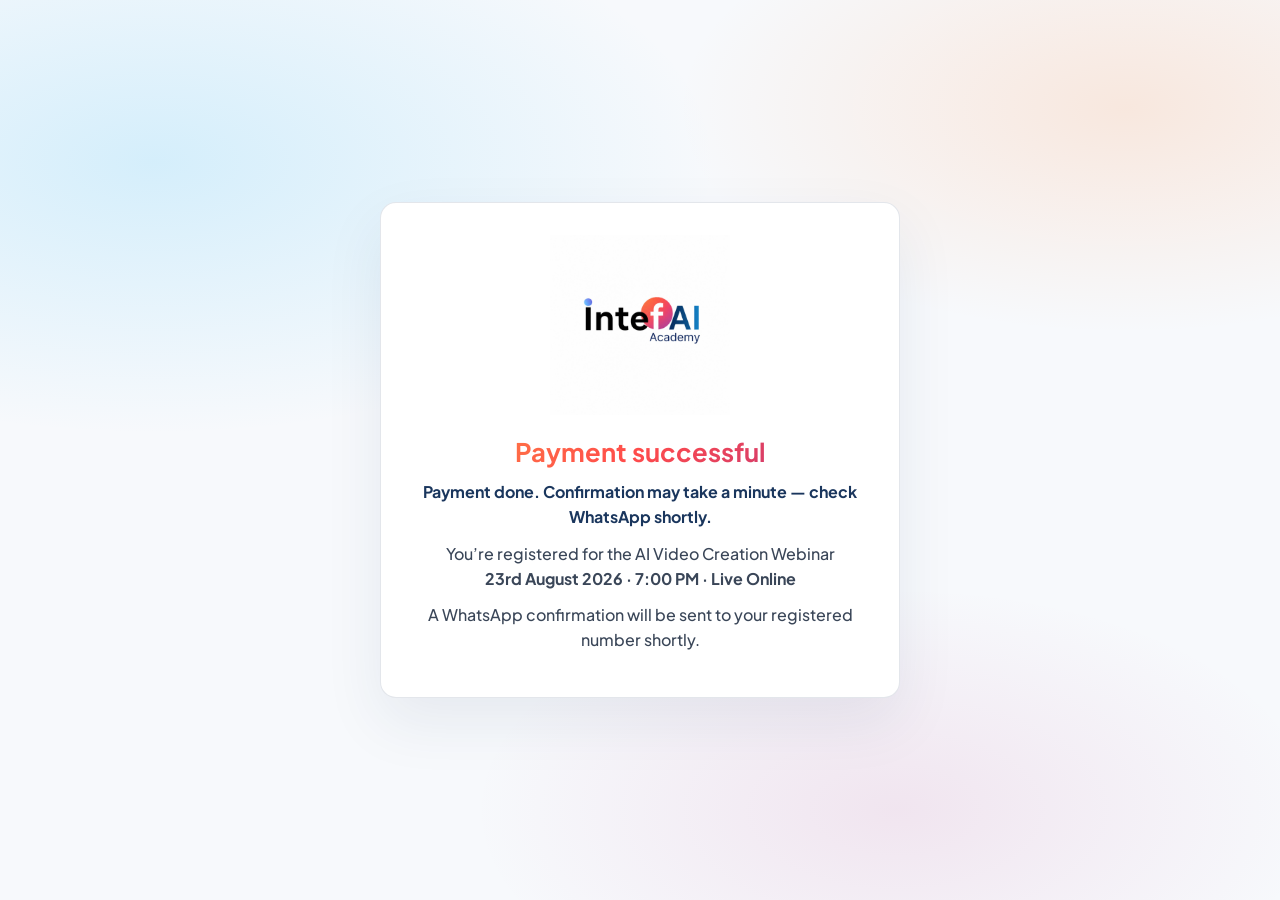
==== payment-success.html @ c3d19695 "Add IntefAI Academy webinar landing page. Co-authored-by: Cursor <cursoragent@cursor.com>" ====
<!DOCTYPE html>
<html lang="en">
<head>
  <meta charset="UTF-8" />
  <meta name="viewport" content="width=device-width, initial-scale=1.0" />
  <title>Payment Successful | IntefAI Academy</title>
  <link rel="preconnect" href="https://fonts.googleapis.com" />
  <link rel="preconnect" href="https://fonts.gstatic.com" crossorigin />
  <link href="https://fonts.googleapis.com/css2?family=Plus+Jakarta+Sans:wght@500;700;800&display=swap" rel="stylesheet" />
  <link rel="stylesheet" href="styles.css" />
  <style>
    .success-wrap {
      min-height: 100vh;
      display: grid;
      place-items: center;
      padding: 1.5rem;
      text-align: center;
    }
    .success-card {
      width: min(520px, 100%);
      background: #fff;
      border: 1px solid rgba(26, 54, 93, 0.12);
      border-radius: 16px;
      padding: 2rem 1.5rem;
      box-shadow: 0 24px 60px rgba(26, 54, 93, 0.08);
    }
    .success-card h1 {
      margin: 0 0 0.75rem;
      font-size: 1.6rem;
      background: linear-gradient(135deg, #ff8c42, #ff4b4b, #b83280);
      -webkit-background-clip: text;
      background-clip: text;
      color: transparent;
    }
    .success-card p {
      margin: 0 0 0.75rem;
      color: #3a4658;
      line-height: 1.55;
      font-weight: 500;
    }
    .success-card .ok {
      color: #1a365d;
      font-weight: 700;
    }
  </style>
</head>
<body>
  <main class="success-wrap">
    <div class="success-card">
      <img src="assets/intefai-logo.png" alt="IntefAI Academy" width="180" style="height:auto;margin-bottom:1rem;" />
      <h1>Payment successful</h1>
      <p class="ok" id="status">Confirming your registration…</p>
      <p>
        You’re registered for the AI Video Creation Webinar<br />
        <strong>23rd August 2026 · 7:00 PM · Live Online</strong>
      </p>
      <p>A WhatsApp confirmation will be sent to your registered number shortly.</p>
    </div>
  </main>

  <script src="config.js"></script>
  <script>
    (async function () {
      const statusEl = document.getElementById("status");
      const params = new URLSearchParams(window.location.search);
      const lead = JSON.parse(sessionStorage.getItem("intefai_lead") || "{}");

      const paymentId =
        params.get("razorpay_payment_id") ||
        params.get("payment_id") ||
        "";
      const linkStatus =
        params.get("razorpay_payment_link_status") ||
        params.get("status") ||
        "";

      if (linkStatus && linkStatus.toLowerCase() !== "paid") {
        statusEl.textContent = "Payment not completed yet.";
        return;
      }

      const cfg = window.INTEFAI_CONFIG || {};
      if (!cfg.GOOGLE_SCRIPT_URL) {
        statusEl.textContent = "Registration received. (Sheet sync URL missing)";
        return;
      }

      try {
        await fetch(cfg.GOOGLE_SCRIPT_URL, {
          method: "POST",
          headers: { "Content-Type": "text/plain;charset=utf-8" },
          body: JSON.stringify({
            action: "payment_success",
            email: lead.email || "",
            whatsapp: lead.whatsapp || "",
            name: [lead.firstName, lead.lastName].filter(Boolean).join(" "),
            paymentId: paymentId,
          }),
        });
        statusEl.textContent = "Registration confirmed. See you in the webinar!";
      } catch (err) {
        statusEl.textContent =
          "Payment done. Confirmation may take a minute — check WhatsApp shortly.";
      }
    })();
  </script>
</body>
</html>
---- styles.css ----
:root {
  --bg: #f7f9fc;
  --surface: #ffffff;
  --ink: #0b1220;
  --ink-soft: #3a4658;
  --navy: #1a365d;
  --sky: #4299e1;
  --cyan: #38bdf8;
  --orange: #ff8c42;
  --coral: #ff4b4b;
  --magenta: #b83280;
  --line: rgba(26, 54, 93, 0.12);
  --field-border: #d7e0ec;
  --shadow: 0 24px 60px rgba(26, 54, 93, 0.08);
  --radius: 10px;
  --font: "Plus Jakarta Sans", system-ui, sans-serif;
  --accent-gradient: linear-gradient(135deg, var(--orange) 0%, var(--coral) 48%, var(--magenta) 100%);
  --blue-gradient: linear-gradient(90deg, var(--navy) 0%, var(--sky) 100%);
}

*,
*::before,
*::after {
  box-sizing: border-box;
}

html,
body {
  margin: 0;
  min-height: 100%;
}

body {
  font-family: var(--font);
  color: var(--ink);
  background:
    radial-gradient(ellipse 80% 55% at 12% 18%, rgba(56, 189, 248, 0.18), transparent 55%),
    radial-gradient(ellipse 70% 50% at 88% 12%, rgba(255, 140, 66, 0.16), transparent 50%),
    radial-gradient(ellipse 60% 45% at 70% 90%, rgba(184, 50, 128, 0.1), transparent 55%),
    var(--bg);
  -webkit-font-smoothing: antialiased;
}

.page {
  min-height: 100vh;
  display: grid;
  place-items: center;
  padding: 0.65rem 1rem;
}

.hero {
  width: min(1120px, 100%);
  display: grid;
  grid-template-columns: 1.15fr auto 0.95fr;
  gap: 0;
  background: color-mix(in srgb, var(--surface) 92%, transparent);
  border: 1px solid var(--line);
  border-radius: 20px;
  box-shadow: var(--shadow);
  overflow: hidden;
  backdrop-filter: blur(8px);
  animation: rise 0.7s ease both;
}

.hero-content {
  position: relative;
  padding: 0.85rem 2rem 1.35rem;
  display: flex;
  flex-direction: column;
  justify-content: flex-start;
  gap: 0.55rem;
  background:
    linear-gradient(160deg, rgba(255, 255, 255, 0.55), rgba(255, 255, 255, 0.2)),
    radial-gradient(circle at 72% 78%, rgba(255, 140, 66, 0.22), transparent 42%);
}

.hero-content::after {
  content: "";
  position: absolute;
  right: -1.5rem;
  bottom: -2rem;
  width: min(280px, 55%);
  aspect-ratio: 1;
  border-radius: 50%;
  background: var(--accent-gradient);
  opacity: 0.18;
  transform: rotate(-18deg);
  pointer-events: none;
  animation: float 7s ease-in-out infinite;
}

.logo {
  width: min(180px, 58%);
  height: auto;
  display: block;
  margin-bottom: -0.35rem;
  animation: fade-in 0.8s ease both;
}

.live-label {
  margin: 0;
  font-size: 0.78rem;
  font-weight: 700;
  letter-spacing: 0.06em;
  text-transform: uppercase;
  color: var(--navy);
  animation: fade-up 0.75s ease 0.05s both;
}

.headline {
  margin: 0;
  max-width: 18ch;
  font-size: clamp(1.75rem, 3.2vw, 2.45rem);
  line-height: 1.1;
  letter-spacing: -0.03em;
  font-weight: 800;
  text-transform: uppercase;
  color: var(--ink);
  animation: fade-up 0.75s ease 0.1s both;
}

.headline .accent {
  display: inline;
  background: var(--accent-gradient);
  -webkit-background-clip: text;
  background-clip: text;
  color: transparent;
}

.subcopy {
  margin: 0;
  max-width: 42ch;
  font-size: 1.02rem;
  line-height: 1.65;
  color: var(--ink-soft);
  font-weight: 500;
  animation: fade-up 0.75s ease 0.2s both;
}

.subcopy p {
  margin: 0 0 0.75rem;
}

.subcopy p:last-child {
  margin-bottom: 0;
}

.event-meta {
  margin: 0;
  padding: 0;
  list-style: none;
  display: flex;
  flex-wrap: wrap;
  gap: 0.55rem 1rem;
  font-size: 0.9rem;
  font-weight: 700;
  color: var(--navy);
  animation: fade-up 0.75s ease 0.25s both;
}

.learn-summary {
  position: relative;
  z-index: 1;
  margin: 0;
  max-width: 42ch;
  font-size: 0.95rem;
  line-height: 1.55;
  font-weight: 600;
  color: var(--navy);
  animation: fade-up 0.75s ease 0.3s both;
}

.audience {
  position: relative;
  z-index: 1;
  margin: 0;
  max-width: 42ch;
  font-size: 0.9rem;
  line-height: 1.5;
  font-weight: 600;
  color: var(--ink-soft);
  animation: fade-up 0.75s ease 0.35s both;
}

.divider {
  width: 3px;
  background: var(--accent-gradient);
  opacity: 0.9;
}

.form-panel {
  padding: 1.15rem 1.5rem 1.4rem;
  background: var(--surface);
  animation: fade-in 0.8s ease 0.15s both;
}

.form-title {
  margin: 0 0 0.45rem;
  text-align: center;
  font-size: clamp(1.05rem, 1.8vw, 1.2rem);
  font-weight: 800;
  letter-spacing: 0.04em;
  text-transform: uppercase;
  background: var(--blue-gradient);
  -webkit-background-clip: text;
  background-clip: text;
  color: transparent;
}

.form-event-name {
  margin: 0 0 0.25rem;
  text-align: center;
  font-size: 0.95rem;
  font-weight: 800;
  letter-spacing: 0.03em;
  text-transform: uppercase;
  color: var(--navy);
}

.form-event-meta {
  margin: 0 0 1.2rem;
  text-align: center;
  font-size: 0.82rem;
  font-weight: 600;
  color: var(--ink-soft);
}

.lead-form {
  display: flex;
  flex-direction: column;
  gap: 0.95rem;
}

.field-grid {
  display: grid;
  grid-template-columns: 1fr 1fr;
  gap: 0.85rem 0.75rem;
}

.field {
  display: flex;
  flex-direction: column;
  gap: 0.35rem;
  font-size: 0.82rem;
  font-weight: 600;
  color: var(--navy);
}

.field.field-full {
  grid-column: 1 / -1;
}

.field em {
  font-style: normal;
  color: var(--coral);
}

.field input {
  width: 100%;
  height: 44px;
  padding: 0 0.75rem;
  border: 1px solid var(--field-border);
  border-radius: var(--radius);
  background: #fff;
  color: var(--ink);
  font: inherit;
  font-weight: 500;
  outline: none;
  transition: border-color 0.2s ease, box-shadow 0.2s ease;
}

.field input::placeholder {
  color: #6b7789;
  font-weight: 500;
}

.field input:focus {
  border-color: var(--sky);
  box-shadow: 0 0 0 3px rgba(66, 153, 225, 0.2);
}

.privacy {
  margin: 0.15rem 0 0;
  font-size: 0.78rem;
  line-height: 1.5;
  color: var(--ink-soft);
}

.privacy a {
  color: var(--magenta);
  font-weight: 700;
  text-decoration: none;
}

.privacy a:hover {
  text-decoration: underline;
}

.consent {
  display: flex;
  align-items: flex-start;
  gap: 0.55rem;
  font-size: 0.82rem;
  line-height: 1.4;
  color: var(--ink-soft);
  cursor: pointer;
}

.consent input {
  margin-top: 0.15rem;
  accent-color: var(--magenta);
}

.cta {
  margin-top: 0.35rem;
  width: 100%;
  border: 0;
  border-radius: var(--radius);
  padding: 0.95rem 1rem;
  background: var(--accent-gradient);
  color: #fff;
  font: inherit;
  font-size: 0.92rem;
  font-weight: 800;
  letter-spacing: 0.02em;
  text-transform: uppercase;
  line-height: 1.35;
  cursor: pointer;
  transition: transform 0.2s ease, filter 0.2s ease, box-shadow 0.2s ease;
  box-shadow: 0 10px 24px rgba(184, 50, 128, 0.28);
}

.cta:hover {
  filter: brightness(1.05);
  transform: translateY(-1px);
}

.cta:active {
  transform: translateY(0);
}

.form-status {
  margin: 0;
  text-align: center;
  font-size: 0.85rem;
  font-weight: 600;
  color: var(--navy);
}

@keyframes rise {
  from {
    opacity: 0;
    transform: translateY(12px);
  }
  to {
    opacity: 1;
    transform: translateY(0);
  }
}

@keyframes fade-in {
  from { opacity: 0; }
  to { opacity: 1; }
}

@keyframes fade-up {
  from {
    opacity: 0;
    transform: translateY(10px);
  }
  to {
    opacity: 1;
    transform: translateY(0);
  }
}

@keyframes float {
  0%, 100% { transform: rotate(-18deg) translateY(0); }
  50% { transform: rotate(-18deg) translateY(-10px); }
}

@media (max-width: 900px) {
  .hero {
    grid-template-columns: 1fr;
  }

  .divider {
    width: 100%;
    height: 3px;
  }

  .hero-content,
  .form-panel {
    padding: 1.6rem 1.25rem;
  }

  .headline {
    max-width: none;
  }
}

@media (max-width: 560px) {
  .page {
    padding: 1rem 0.85rem;
  }

  .field-grid {
    grid-template-columns: 1fr;
  }

  .field.field-full {
    grid-column: auto;
  }

  .field input {
    font-size: 16px;
  }
}
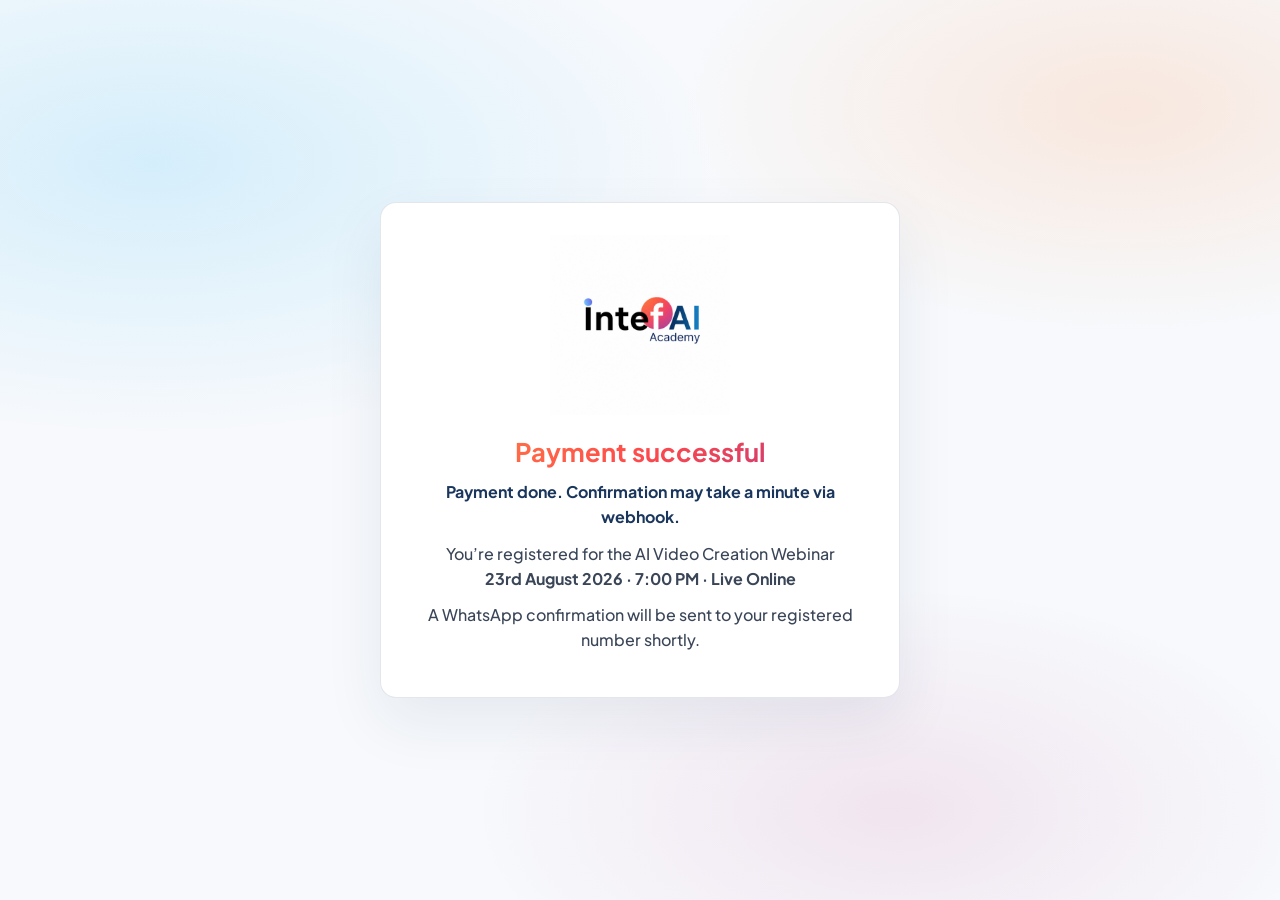
==== commit 49bf519a: "Fix stuck UPI checkout: use Payment Link redirect instead of modal without order_id. Co-authored-by:" ====
--- a/payment-success.html
+++ b/payment-success.html
@@ -69,21 +69,27 @@
         params.get("razorpay_payment_id") ||
         params.get("payment_id") ||
         "";
-      const linkStatus =
+      const linkStatus = (
         params.get("razorpay_payment_link_status") ||
         params.get("status") ||
-        "";
+        ""
+      ).toLowerCase();
 
-      if (linkStatus && linkStatus.toLowerCase() !== "paid") {
+      // If Razorpay explicitly says not paid, stop.
+      if (linkStatus && linkStatus !== "paid" && linkStatus !== "captured") {
         statusEl.textContent = "Payment not completed yet.";
         return;
       }
 
       const cfg = window.INTEFAI_CONFIG || {};
       if (!cfg.GOOGLE_SCRIPT_URL) {
-        statusEl.textContent = "Registration received. (Sheet sync URL missing)";
+        statusEl.textContent = "Payment received. (Sheet sync URL missing)";
         return;
       }
+
+      // If no lead in session (different browser), still try with query email if any
+      const email = lead.email || params.get("email") || "";
+      const whatsapp = lead.whatsapp || params.get("contact") || "";
 
       try {
         await fetch(cfg.GOOGLE_SCRIPT_URL, {
@@ -91,8 +97,8 @@
           headers: { "Content-Type": "text/plain;charset=utf-8" },
           body: JSON.stringify({
             action: "payment_success",
-            email: lead.email || "",
-            whatsapp: lead.whatsapp || "",
+            email: email,
+            whatsapp: whatsapp,
             name: [lead.firstName, lead.lastName].filter(Boolean).join(" "),
             paymentId: paymentId,
           }),
@@ -100,7 +106,7 @@
         statusEl.textContent = "Registration confirmed. See you in the webinar!";
       } catch (err) {
         statusEl.textContent =
-          "Payment done. Confirmation may take a minute — check WhatsApp shortly.";
+          "Payment done. Confirmation may take a minute via webhook.";
       }
     })();
   </script>
